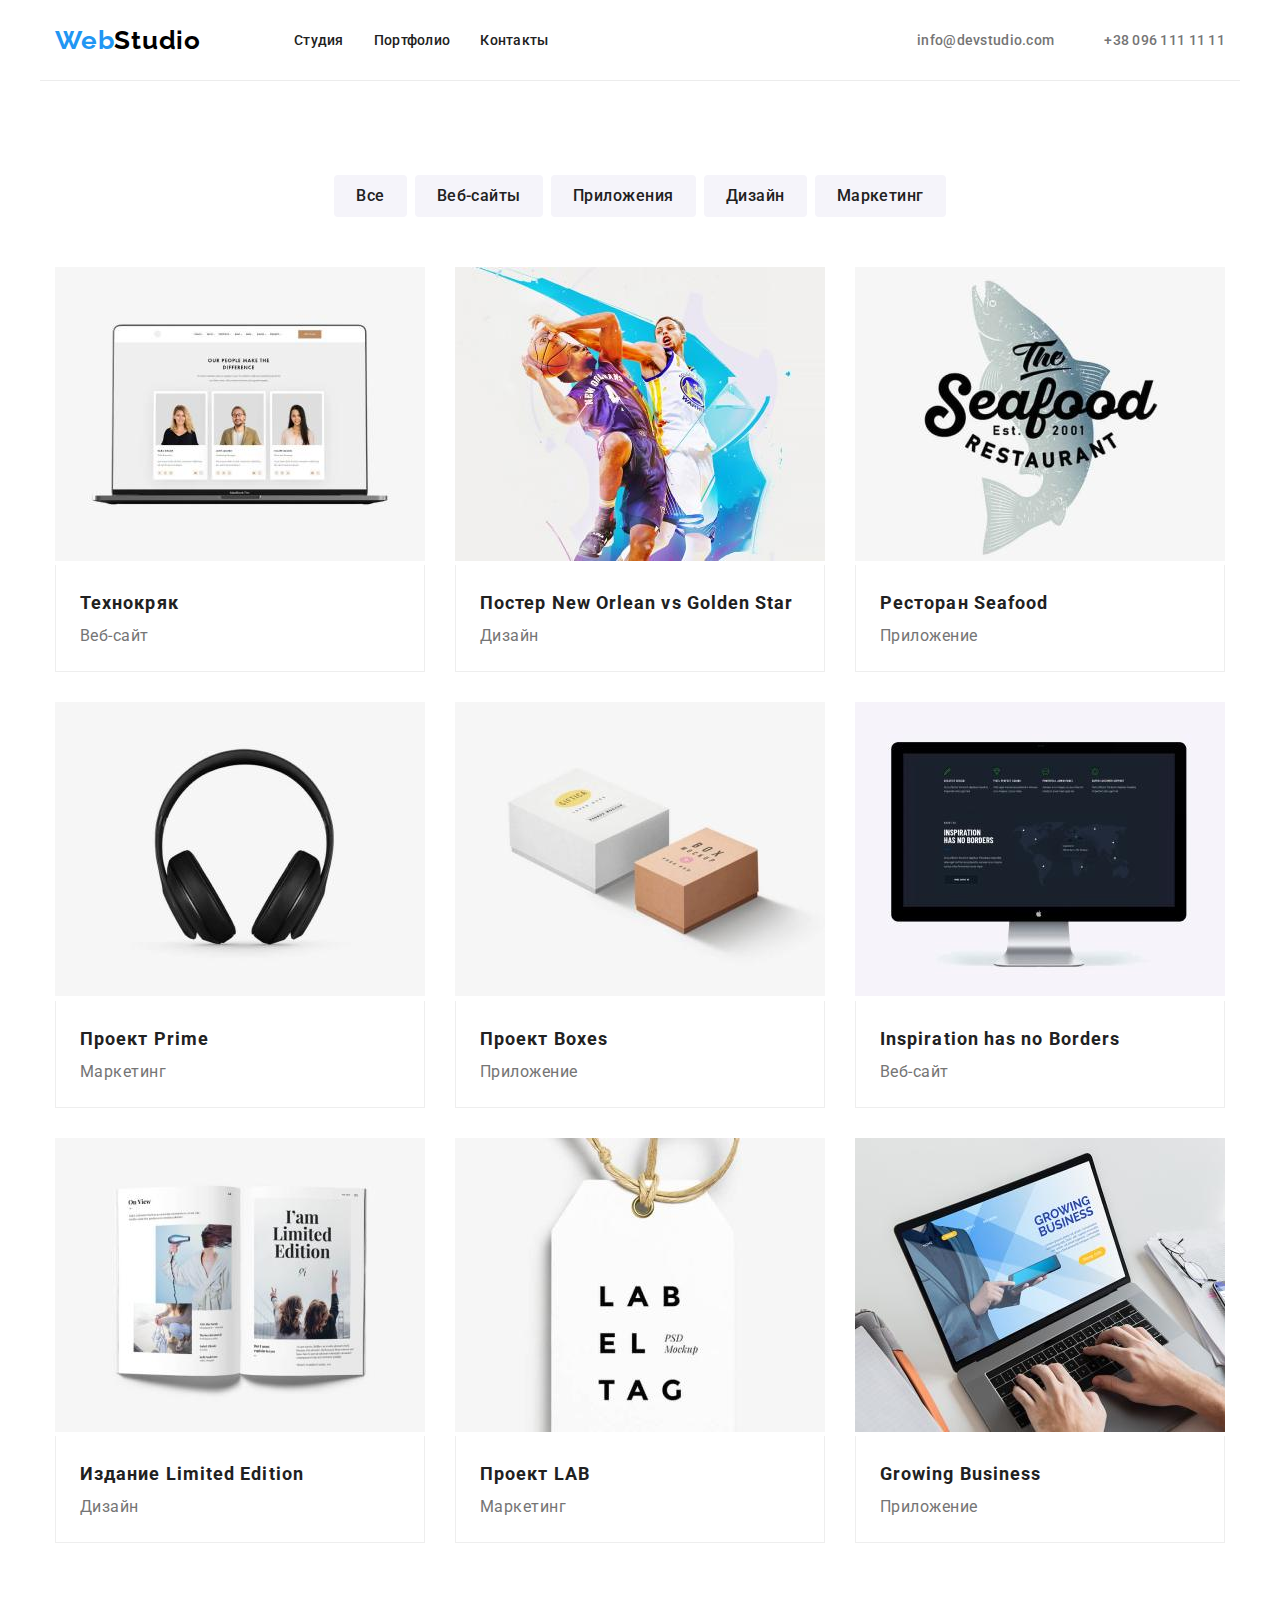
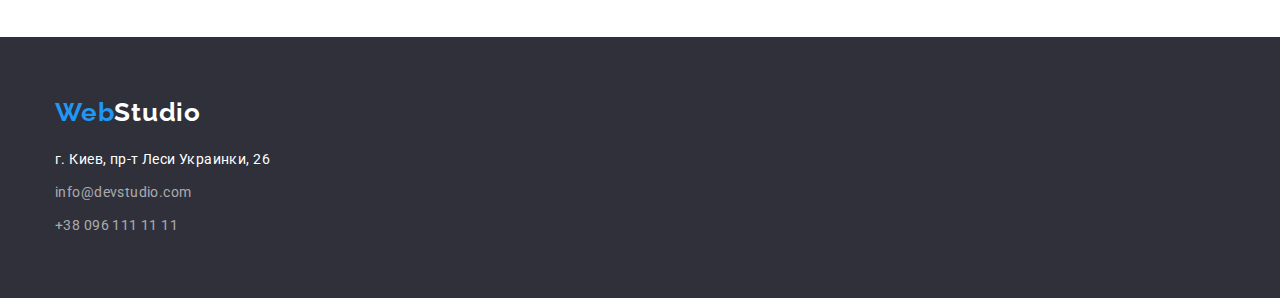
==== portfolio.html @ a21bda49 "дз 4" ====
<!DOCTYPE html>
<html lang="ru">

<head>
    <meta charset="UTF-8">
    <meta http-equiv="X-UA-Compatible" content="IE=edge">
    <meta name="viewport" content="width=device-width, initial-scale=1.0">
    <link rel="preconnect" href="https://fonts.googleapis.com">
    <link rel="preconnect" href="https://fonts.gstatic.com" crossorigin>
    <link href="https://fonts.googleapis.com/css2?family=Raleway:wght@700&family=Roboto:wght@400;500;700;900&display=swap"
        rel="stylesheet">
    <link rel="stylesheet" href="css/styles.css">
    <link rel="stylesheet" href="./css/modern-normalize.css">
    <link rel="stylesheet" href="./css/reset.css">
    <title>Портфолио</title>
</head>

<body>
    <!------ШАПКА------>
    <header>
        <div class="container nav-container">
            <nav class="main-nav">
                <a class="link header-logo-web" href="./index.html">Web<span class="header-logo-studio">Studio</span></a>
                <ul class="list header-list">
                    <li class="header-pre-list">
                        <a class="link header-link" href="./index.html" title="Студия">Студия</a>
                    </li>
                    <li class="header-pre-list">
                        <a class="link header-link" href="./portfolio.html" title="Портфолио">Портфолио</a>
                    </li>
                    <li class="header-pre-list">
                        <a class="link header-link" href="" title="Контакты">Контакты</a>
                    </li>
                </ul>
            </nav>
            <ul class="list header-tel-mail">
                <li class="header-contact">
                    <a class="link header-mail" href="mailto:info@devstudio.com">info@devstudio.com</a>
                </li>
                <li class="header-contact">
                    <a class="link header-tel" href="tel:+380961111111">+38 096 111 11 11</a>
                </li>
            </ul>
        </div>
    </header>
    <!-----------------------портфоліо----------------------->
    <main>
        <section class="box-list">
            <div class="container">
                <ul class="list container-box-btn">
                    <li class="box-button">
                        <button class="list-btn" type="button">Все</button>
                    </li>
                    <li class="box-button">
                        <button class="list-btn" type="button">Веб-сайты</button>
                    </li>
                    <li class="box-button">
                        <button class="list-btn" type="button">Приложения</button>
                    </li>
                    <li class="box-button">
                        <button class="list-btn" type="button">Дизайн</button>
                    </li>
                    <li class="box-button">
                        <button class="list-btn" type="button">Маркетинг</button>
                    </li>
                </ul>
                <h1 class="visually-hidden">Портфолио</h1>
                <ul class="list flex-container">
                    <li class="box-img">
                        <a class="link" href="">
                            <img src="./images/potr.jpg" alt="Ноутбук" width="370">
                            <div class="flex-text-container" >
                                <h2 class="section-text">Технокряк</h2>
                                <p class="section-title">Веб-сайт</p>
                            </div>
                        </a>
                    </li>
                    <li class="box-img">
                        <a class="link" href="">
                            <img src="./images/potr(1).jpg" alt="Баскетболіти" width="370">
                            <div class="flex-text-container" >
                                <h2 class="section-text">Постер <span lang="en">New Orlean vs Golden Star</span></h2>
                                <p class="section-title">Дизайн</p>
                            </div>
                        </a>
                    </li>
                    <li class="box-img">
                        <a class="link" href="">
                            <img src="./images/port(2).jpg" alt="Логотип ресторану" width="370">
                            <div class="flex-text-container" >
                                <h2 class="section-text">Ресторан <span lang="en">Seafood</span></h2>
                                <p class="section-title">Приложение</p>
                            </div>
                        </a>
                    </li>
                    <li class="box-img">
                        <a class="link" href="">
                            <img src="./images/port(3).jpg" alt="Навушники" width="370">
                            <div class="flex-text-container" >
                                <h2 class="section-text">Проект <span lang="en">Prime</span></h2>
                                <p class="section-title">Маркетинг</p>
                            </div>
                        </a>
                    </li>
                    <li class="box-img">
                        <a class="link" href="">
                            <img src="./images/port(4).jpg" alt="Коробка" width="370">
                            <div class="flex-text-container" >
                                <h2 class="section-text">Проект <span lang="en">Boxes</span></h2>
                                <p class="section-title">Приложение</p>
                            </div>
                        </a>
                    </li>
                    <li class="box-img">
                        <a class="link" href="">
                            <img src="./images/port(5).jpg" alt="Комп'ютер" width="370">
                            <div class="flex-text-container" >
                                <h2 class="section-text"><span lang="en">Inspiration has no Borders</span></h2>
                                <p class="section-title">Веб-сайт</p>
                            </div>
                        </a>
                    </li>
                    <li class="box-img">
                        <a class="link" href="">
                            <img src="./images/port(6).jpg" alt="Журнал" width="370">
                            <div class="flex-text-container" >
                                <h2 class="section-text">Издание <span lang="en">Limited Edition</span></h2>
                                <p class="section-title">Дизайн</p>
                            </div>
                        </a>
                    </li>
                    <li class="box-img">
                        <a class="link" href="">
                            <img src="./images/port(7).jpg" alt="Бірка" width="370">
                            <div class="flex-text-container" >
                                <h2 class="section-text">Проект <span lang="en">LAB</span></h2>
                                <p class="section-title">Маркетинг</p>
                            </div>
                        </a>
                    </li>
                    <li class="box-img">
                        <a class="link" href="">
                            <img src="./images/port(8).jpg" alt="Ноутбук" width="370">
                            <div class="flex-text-container" >
                                <h2 class="section-text"><span lang="en">Growing Business</span></h2>
                                <p class="section-title">Приложение</p>
                            </div>
                        </a>
                    </li>
                </ul>
            </div>
        </section>
    </main>
    <!------------------------футер-/* Подвал */---------------------------------->
    <footer class="footer">
        <div class="container">
            <a class="link footer-logo-web" href="./index.html">Web<span class="footer-logo-studio">Studio</span></a>
            <ul class="list footer-container">
                <li class="footer-pre-container">
                    <a class="link footer-map" href="https://goo.gl/maps/3yWpkA23hBz6djXq9" target="_blank"
                        rel="noopener noreferrer">
                        <address>г. Киев, пр-т Леси Украинки, 26</address>
                    </a>
                </li>
                <li class="footer-pre-container">
                    <a class="link footer-list" href="mailto:info@devstudio.com">info@devstudio.com</a>
                </li>
                <li class="footer-pre-container">
                    <a class="link footer-list" href="tel:+380961111111">+38 096 111 11 11</a>
                </li>
            </ul>
        </div>
    </footer>
</body>

</html>
---- css/styles.css ----
:root {
  --header-text-color: #212121;
  --accent-color: #2196f3;
  --main-title-color: #212121;
  --portfolio-text-color: #212121;
}

body {
  font-family: "Roboto", sans-serif;
}

.link {
  text-decoration: none;
}

.list {
  list-style: none;
}

.container {
  width: 1200px;
  padding-left: 15px;
  padding-right: 15px;
  margin: 0 auto;
}

/* ------------------------------ШАПКА---------------------------------- */
.nav-container {
  display: flex;
  align-items: center;
  border-bottom: 1px solid #ececec;
}

.main-nav {
  display: flex;
  align-items: center;
}

.header-list {
  display: flex;
}

.header-tel-mail {
  display: flex;
  align-items: center;
  margin-left: auto;
}

.header-logo-web {
  font-family: Raleway;
  font-weight: bold;
  font-size: 26px;
  line-height: 31px;
  letter-spacing: 0.03em;
  color: #2196f3;
}

.header-logo-web {
  margin-right: 93px;
}

.header-logo-studio {
  font-family: Raleway;
  font-weight: bold;
  font-size: 26px;
  line-height: 31px;
  letter-spacing: 0.03em;
  color: #000000;
}

.header-link {
  display: block;
  font-family: Roboto;
  font-style: normal;
  font-weight: 500;
  font-size: 14px;
  line-height: 16px;
  letter-spacing: 0.02em;

  color: var(--header-text-color);

  padding-top: 32px;
  padding-bottom: 32px;
}

.header-pre-list + .header-pre-list {
  margin-left: 30px;
}

.header-contact:not(:last-child) {
  margin-right: 50px;
}

.header-link:hover,
.header-link:focus {
  color: var(--accent-color);
}

.header-mail {
  font-family: Roboto;
  font-style: normal;
  font-weight: 500;
  font-size: 14px;
  line-height: 16px;
  letter-spacing: 0.02em;

  color: #757575;
}

.header-mail:hover,
.header-mail:focus {
  color: var(--accent-color);
}

.header-tel {
  font-family: Roboto;
  font-style: normal;
  font-weight: 500;
  font-size: 14px;
  line-height: 16px;
  letter-spacing: 0.02em;

  color: #757575;
}

.header-tel:hover,
.header-tel:focus {
  color: var(--accent-color);
}

/* ------------------------------ГЕРОЙ-------------------------------------- */
.hero {
  background-color: #2f303a;
  padding-top: 200px;
  padding-bottom: 200px;
}

.hero-text {
  width: 696px;
  height: 120px;
  font-family: Roboto;
  font-style: normal;
  font-weight: 900;
  font-size: 44px;
  line-height: 1.36;
  text-align: center;
  letter-spacing: 0.06em;
  text-transform: uppercase;
  color: #ffffff;

  margin: 0 auto;
  margin-bottom: 30px;
  display: block;
}

.hero-btn {
  padding: 10px 32px;
  margin: 0 auto;
  font-family: Roboto;
  font-style: normal;
  font-weight: bold;
  font-size: 16px;
  line-height: 1.87;
  display: block;
  align-items: center;
  text-align: center;
  letter-spacing: 0.06em;
  color: #ffffff;
  cursor: pointer;

  background: #2196f3;
  box-shadow: 0px 4px 4px rgba(0, 0, 0, 0.15);
  border-radius: 4px;
  border: none;
}

.hero-btn:hover,
.hero-btn:focus {
  color: #188ce8;
}

/* -----------------------------ОСОБЕННОСТИ--------------------------------------- */

.container-text {
  display: flex;
}

.container-pre-text:not(:last-child) {
  margin-right: 30px;
}

.section {
  padding-top: 94px;
  padding-bottom: 94px;
}

.visually-hidden {
  position: absolute;
  width: 1px;
  height: 1px;
  margin: -1px;
  border: 0;
  padding: 0;
  white-space: nowrap;
  clip-path: inset(100%);
  clip: rect(0 0 0 0);
  overflow: hidden;
}

.list-text {
  margin-bottom: 10px;

  font-family: Roboto;
  font-style: normal;
  font-weight: bold;
  font-size: 14px;
  line-height: 16px;
  letter-spacing: 0.03em;
  color: var(--main-title-color);

  text-transform: uppercase;
}

.list-pre-text {
  font-family: Roboto;
  font-style: normal;
  font-weight: normal;
  font-size: 14px;
  line-height: 1.71;
  letter-spacing: 0.03em;
  color: #757575;
}

/* -------------------------------ЧЕМ-МИ-ЗАНИМАЕМСЯ----------------------------------- */

.img-container {
  padding-bottom: 94px;
}

.container-img {
  display: inline-flex;
}

.item-img:not(:last-child) {
  margin-right: 30px;
}

.item-text {
  margin-bottom: 50px;

  font-family: Roboto;
  font-style: normal;
  font-weight: bold;
  font-size: 36px;
  line-height: 42px;
  text-align: center;
  letter-spacing: 0.03em;
  color: var(--header-text-color);
}

/* ---------------------------------НАША-КОМАННДА---------------------------------- */

.container-items {
  display: flex;
}

.container-pre-items:not(:last-child) {
  margin-right: 30px;
}

.container-pre-items {
  box-shadow: 0px 1px 3px rgba(0, 0, 0, 0.12), 0px 1px 1px rgba(0, 0, 0, 0.14),
    0px 2px 1px rgba(0, 0, 0, 0.2);
  border-radius: 0px 0px 4px 4px;
}

.box-item-text {
  padding-top: 30px;
  padding-bottom: 30px;
}

.items {
  background-color: #f5f4fa;
  padding-top: 94px;
  padding-bottom: 94px;
}

.items-text {
  margin-bottom: 10px;

  font-family: Roboto;
  font-style: normal;
  font-weight: 500;
  font-size: 16px;
  line-height: 19px;
  text-align: center;
  letter-spacing: 0.03em;
  color: var(--header-text-color);
}

.items-title {
  font-family: Roboto;
  font-style: normal;
  font-weight: normal;
  font-size: 16px;
  line-height: 19px;
  text-align: center;
  letter-spacing: 0.03em;
  color: #757575;
}

/* --------------------СТОРІНКА-2-ПОРТФОЛИО----------------------------------------- */

.box-list {
  padding-top: 94px;
  padding-bottom: 94px;
}

.box-button:not(:last-child) {
  margin-right: 8px;
}

.container-box-btn {
  display: block;
  display: flex;
  justify-content: center;
  margin-bottom: 50px;
}

.list-btn {
  padding: 8px 22px;
  font-family: Roboto;
  font-style: normal;
  font-weight: 500;
  font-size: 16px;
  line-height: 1.62;
  text-align: center;
  letter-spacing: 0.03em;
  color: #212121;
  cursor: pointer;
  border-radius: 4px;
  border: none;
  background: #f5f4fa;
  border-radius: 4px;
}

.list-btn:focus,
.list-btn:hover {
  background: #2196f3;
  /* shadow-middle */
  color: #ffffff;
  box-shadow: 0px 3px 1px rgba(0, 0, 0, 0.1), 0px 1px 2px rgba(0, 0, 0, 0.08),
    0px 2px 2px rgba(0, 0, 0, 0.12);
  border-radius: 4px;
}

.flex-container {
  display: flex;
  flex-wrap: wrap;
}

.flex-text-container {
  padding: 20px 24px;
  border-right: 1px solid #eee;
  border-bottom: 1px solid#eee;
  border-left: 1px solid #eee;
}

.box-img {
  width: 370px;
  margin-right: 30px;
  margin-bottom: 30px;
}

.box-img:nth-child(3n) {
  margin-right: 0;
}

.box-img:nth-last-child(-n + 3) {
  margin-bottom: 0px;
}

.section-text {
  font-family: Roboto;
  font-style: normal;
  font-weight: bold;
  font-size: 18px;
  line-height: 2;

  letter-spacing: 0.06em;
  color: var(--portfolio-text-color);
}

.section-title {
  font-family: Roboto;
  font-style: normal;
  font-weight: normal;
  font-size: 16px;
  line-height: 1.87;
  letter-spacing: 0.03em;
  color: #757575;
}

/* ----------------------------Постоянные-клиенты---------------------------------- */

.client-container {
  padding-top: 94px;
  padding-bottom: 94px;
}

/* ----------------------------ФУТЕР--------------------------------------------- */
.footer {
  background-color: #2f303a;
  padding-top: 60px;
  padding-bottom: 60px;
}

.footer-pre-container:not(:last-child) {
  margin-bottom: 9px;
}

.footer-logo-web {
  display: block;
  margin-bottom: 20px;
  font-family: Raleway;
  font-weight: bold;
  font-size: 26px;
  line-height: 31px;
  letter-spacing: 0.03em;
  color: #2196f3;
}

.footer-logo-studio {
  font-family: Raleway;
  font-weight: bold;
  font-size: 26px;
  line-height: 31px;
  letter-spacing: 0.03em;
  color: #ffffff;
}

.footer-list {
  font-family: Roboto;
  font-style: normal;
  font-weight: normal;
  font-size: 14px;
  line-height: 1.71;
  letter-spacing: 0.03em;

  color: rgba(255, 255, 255, 0.6);
}

.footer-map {
  font-family: Roboto;
  font-style: normal;
  font-weight: normal;
  font-size: 14px;
  line-height: 1.71;
  letter-spacing: 0.03em;
  color: #ffffff;
}

address {
  font-family: Roboto;
  font-style: normal;
}

.footer-list:hover {
  color: var(--accent-color);
}

.footer-list:focus {
  color: var(--accent-color);
}

.footer-map:hover {
  color: var(--accent-color);
}

.footer-map:focus {
  color: var(--accent-color);
}
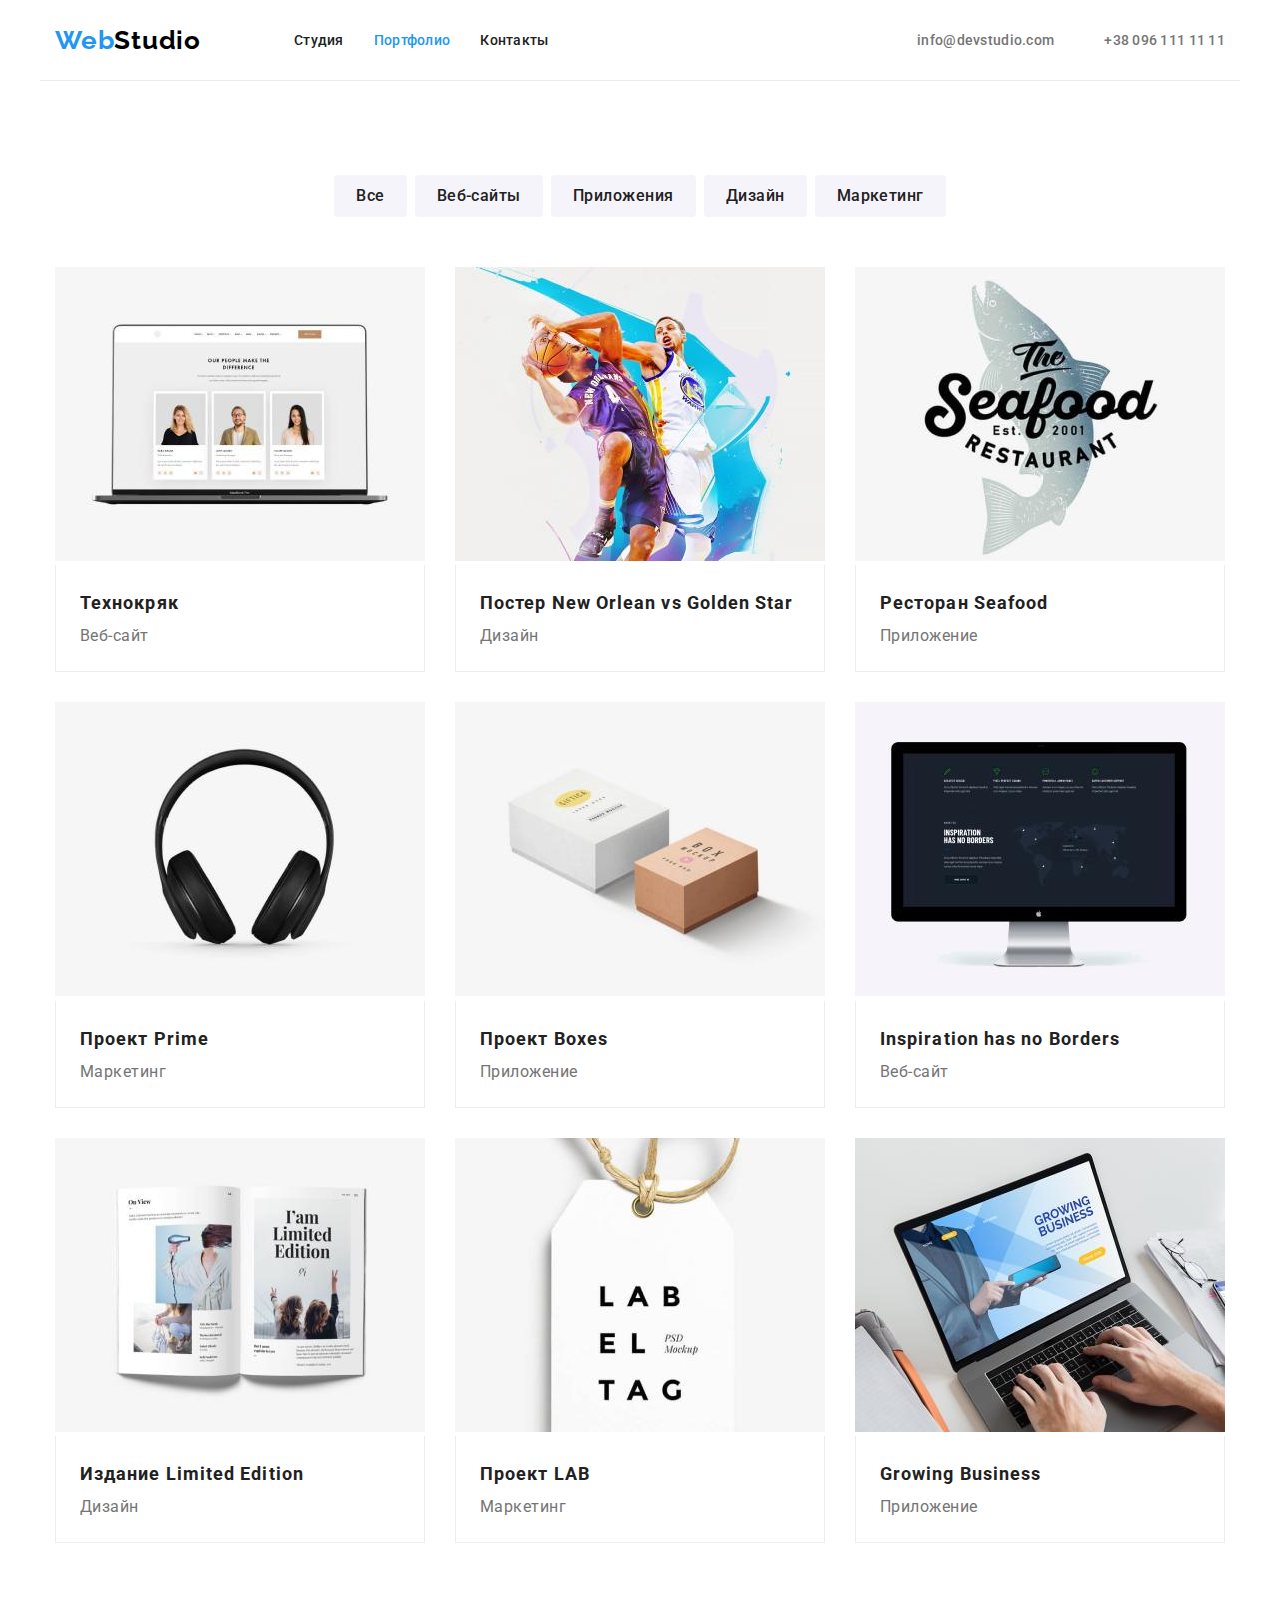
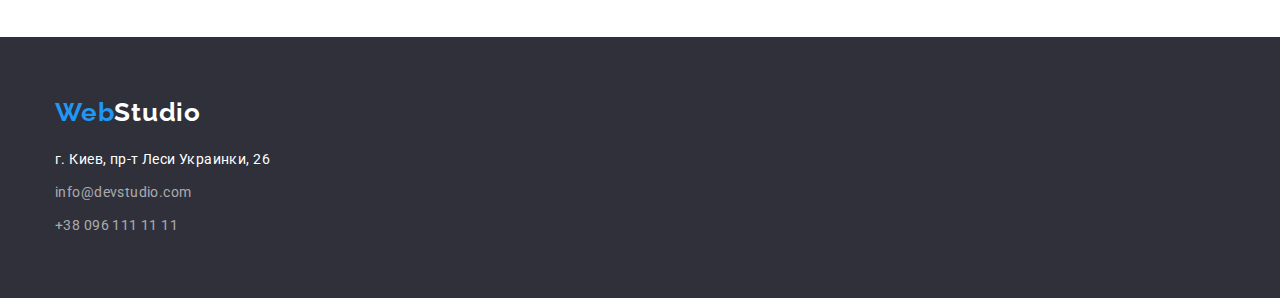
==== commit 723aa566: "current +" ====
--- a/portfolio.html
+++ b/portfolio.html
@@ -23,13 +23,13 @@
                 <a class="link header-logo-web" href="./index.html">Web<span class="header-logo-studio">Studio</span></a>
                 <ul class="list header-list">
                     <li class="header-pre-list">
-                        <a class="link header-link" href="./index.html" title="Студия">Студия</a>
+                        <a class="link header-link" href="./index.html" >Студия</a>
                     </li>
                     <li class="header-pre-list">
-                        <a class="link header-link" href="./portfolio.html" title="Портфолио">Портфолио</a>
+                        <a class="link header-link current" href="./portfolio.html">Портфолио</a>
                     </li>
                     <li class="header-pre-list">
-                        <a class="link header-link" href="" title="Контакты">Контакты</a>
+                        <a class="link header-link" href="">Контакты</a>
                     </li>
                 </ul>
             </nav>
--- a/css/styles.css
+++ b/css/styles.css
@@ -25,6 +25,11 @@
 }
 
 /* ------------------------------ШАПКА---------------------------------- */
+
+.header-pre-list .current {
+  color: #2196f3;
+}
+
 .nav-container {
   display: flex;
   align-items: center;
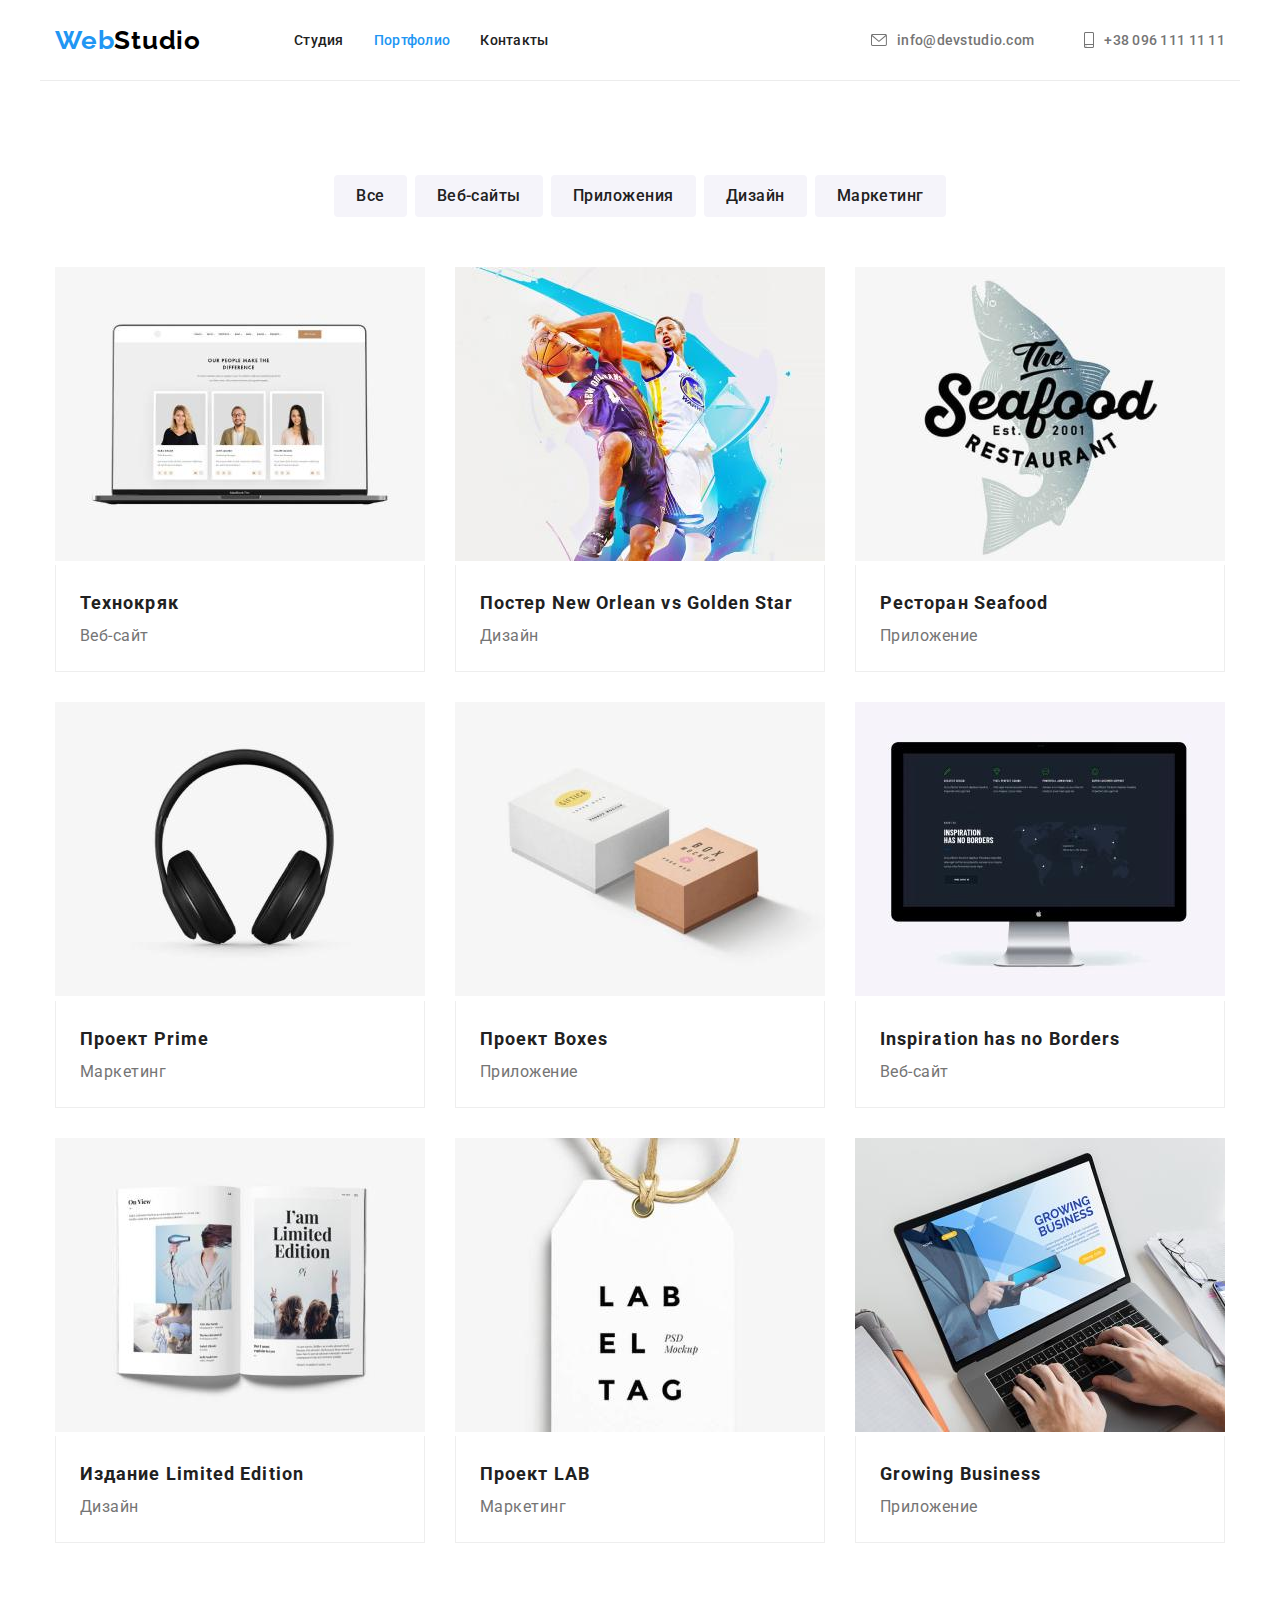
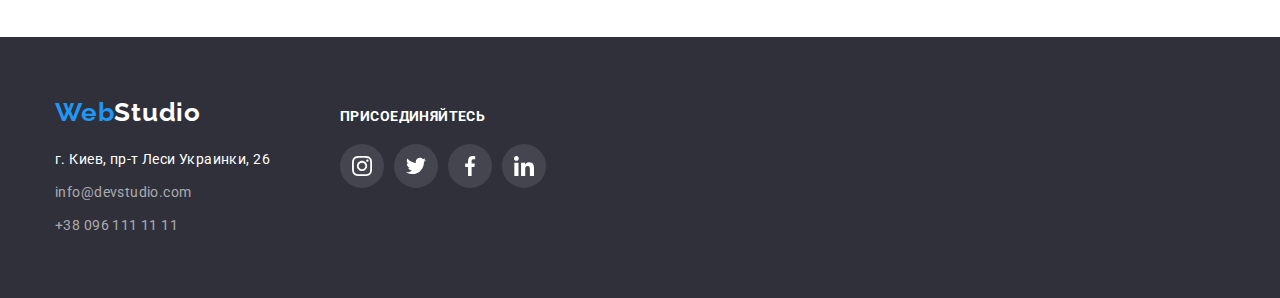
==== commit 3531726b: "дз 4 зроблено" ====
--- a/portfolio.html
+++ b/portfolio.html
@@ -33,14 +33,23 @@
                     </li>
                 </ul>
             </nav>
-            <ul class="list header-tel-mail">
-                <li class="header-contact">
-                    <a class="link header-mail" href="mailto:info@devstudio.com">info@devstudio.com</a>
-                </li>
-                <li class="header-contact">
-                    <a class="link header-tel" href="tel:+380961111111">+38 096 111 11 11</a>
-                </li>
-            </ul>
+                <ul class="list header-tel-mail">
+                    <li class="header-contact">
+                        <a class="link header-mail" href="mailto:info@devstudio.com">
+                            <svg class="header-icon-mail" wight="16" height="12">
+                                <use href="../images/symbol-defs.svg#icon-envelope-hover">
+                                </use>
+                            </svg>
+                            info@devstudio.com</a>
+                    </li>
+                    <li class="header-contact">
+                        <a class="link header-tel" href="tel:+380961111111">
+                            <svg class="header-icon-tel" wight="10" height="16">
+                                <use href="../images/symbol-defs.svg#icon-smartphone">
+                                </use>
+                            </svg>+38 096 111 11 11</a>
+                    </li>
+                </ul>
         </div>
     </header>
     <!-----------------------портфоліо----------------------->
@@ -153,7 +162,8 @@
     </main>
     <!------------------------футер-/* Подвал */---------------------------------->
     <footer class="footer">
-        <div class="container">
+        <div class="container container-footer">
+        <div>
             <a class="link footer-logo-web" href="./index.html">Web<span class="footer-logo-studio">Studio</span></a>
             <ul class="list footer-container">
                 <li class="footer-pre-container">
@@ -170,6 +180,44 @@
                 </li>
             </ul>
         </div>
+        <div class="social-box">
+            <p class="social-text">присоединяйтесь</p>
+            <ul class="list social-links">
+                <li class="social-pre-link">
+                    <a class="pre-link" href="">
+                        <svg class="link-icon">
+                            <use href="../images/symbol-defs.svg#icon-instagram">
+                            </use>
+                        </svg>
+                    </a>
+                </li>
+                <li class="social-pre-link">
+                    <a class="pre-link" href="">
+                        <svg class="link-icon">
+                            <use href="../images/symbol-defs.svg#icon-twitter">
+                            </use>
+                        </svg>
+                    </a>
+                </li>
+                <li class="social-pre-link">
+                    <a class="pre-link" href="">
+                        <svg class="link-icon">
+                            <use href="../images/symbol-defs.svg#icon-facebook">
+                            </use>
+                        </svg>
+                    </a>
+                </li>
+                <li class="social-pre-link">
+                    <a class="pre-link" href="">
+                        <svg class="link-icon">
+                            <use href="../images/symbol-defs.svg#icon-linkedin">
+                            </use>
+                        </svg>
+                    </a>
+                </li>
+            </ul>
+        </div>
+        </div>
     </footer>
 </body>
 
--- a/css/styles.css
+++ b/css/styles.css
@@ -117,6 +117,11 @@
   color: var(--accent-color);
 }
 
+.header-mail {
+  display: flex;
+  align-items: center;
+}
+
 .header-tel {
   font-family: Roboto;
   font-style: normal;
@@ -126,6 +131,25 @@
   letter-spacing: 0.02em;
 
   color: #757575;
+}
+
+.header-tel {
+  display: flex;
+  align-items: center;
+}
+
+.header-icon-mail {
+  width: 16px;
+  height: 12px;
+  margin-right: 10px;
+  fill: currentColor;
+}
+
+.header-icon-tel {
+  width: 10px;
+  height: 16px;
+  margin-right: 10px;
+  fill: currentColor;
 }
 
 .header-tel:hover,
@@ -138,6 +162,24 @@
   background-color: #2f303a;
   padding-top: 200px;
   padding-bottom: 200px;
+}
+
+.hero {
+  background-image: url(/images/symbol-defs.svg);
+}
+
+.hero {
+  max-width: 1600px;
+  min-height: 600px;
+  margin-left: auto;
+  margin-right: auto;
+  background-image: linear-gradient(
+      rgba(47, 48, 58, 0.4),
+      rgba(47, 48, 58, 0.4)
+    ),
+    url(../images/Img\ hero.jpg);
+  background-position: center;
+  background-size: cover;
 }
 
 .hero-text {
@@ -185,6 +227,16 @@
 }
 
 /* -----------------------------ОСОБЕННОСТИ--------------------------------------- */
+
+.icon-thumb {
+  display: flex;
+  align-items: center;
+  justify-content: center;
+  height: 120px;
+  background: #f5f4fa;
+  border-radius: 4px;
+  margin-bottom: 30px;
+}
 
 .container-text {
   display: flex;
@@ -314,6 +366,39 @@
   color: #757575;
 }
 
+.social-list-box {
+  display: flex;
+  justify-content: center;
+  margin-top: 16px;
+}
+
+.link-box {
+  width: 44px;
+  height: 44px;
+}
+
+.link-pre-box {
+  width: 100%;
+  height: 100%;
+  border-radius: 50%;
+  display: flex;
+  align-items: center;
+  justify-content: center;
+  color: #afb1b8;
+}
+
+.box-social-icon {
+  width: 20px;
+  height: 20px;
+  fill: currentColor;
+}
+
+.link-pre-box:hover,
+.link-pre-box:focus {
+  background-color: #2196f3;
+  color: white;
+}
+
 /* --------------------СТОРІНКА-2-ПОРТФОЛИО----------------------------------------- */
 
 .box-list {
@@ -377,6 +462,12 @@
   margin-bottom: 30px;
 }
 
+.box-img:focus,
+.box-img:hover {
+  box-shadow: 0px 1px 1px rgba(0, 0, 0, 0.12), 0px 4px 4px rgba(0, 0, 0, 0.06),
+    1px 4px 6px rgba(0, 0, 0, 0.16);
+}
+
 .box-img:nth-child(3n) {
   margin-right: 0;
 }
@@ -413,7 +504,49 @@
   padding-bottom: 94px;
 }
 
+.client-box {
+  display: flex;
+}
+
+.client-link {
+  width: 170px;
+  height: 92px;
+}
+
+.client-link:not(:last-child) {
+  margin-right: 30px;
+}
+
+.client-link-icon {
+  width: 100%;
+  height: 100%;
+  border: 1px solid #afb1b8;
+  display: flex;
+  align-items: center;
+  justify-content: center;
+  border-radius: 4px;
+  color: #757575;
+}
+
+.client-link-icon:hover,
+.client-link-icon:focus {
+  color: var(--accent-color);
+  border: 1px solid var(--accent-color);
+}
+
+.client-icon {
+  width: 106px;
+  height: 60px;
+  fill: currentColor;
+}
+
 /* ----------------------------ФУТЕР--------------------------------------------- */
+
+.container-footer {
+  display: flex;
+  align-items: baseline;
+}
+
 .footer {
   background-color: #2f303a;
   padding-top: 60px;
@@ -485,3 +618,57 @@
 .footer-map:focus {
   color: var(--accent-color);
 }
+/* -----------Соціал-------- */
+
+.social-box {
+  margin-left: 70px;
+}
+
+.social-text {
+  font-family: Roboto;
+  font-style: normal;
+  font-weight: bold;
+  font-size: 14px;
+  line-height: 16px;
+  letter-spacing: 0.03em;
+  text-transform: uppercase;
+  color: #ffffff;
+}
+
+.social-links {
+  display: flex;
+  margin-top: 20px;
+}
+
+.social-pre-link {
+  background-color: rgba(255, 255, 255, 0.1);
+  border-radius: 50%;
+  width: 44px;
+  height: 44px;
+}
+
+.social-pre-link + .social-pre-link {
+  margin-left: 10px;
+}
+
+.pre-link {
+  width: 100%;
+  height: 100%;
+  border-radius: 50%;
+  display: flex;
+  align-items: center;
+  justify-content: center;
+  color: #ffffff;
+}
+
+.pre-link:hover,
+.pre-link:focus {
+  color: #ffffff;
+  background-color: var(--accent-color);
+}
+
+.link-icon {
+  width: 20px;
+  height: 20px;
+  fill: currentColor;
+}
